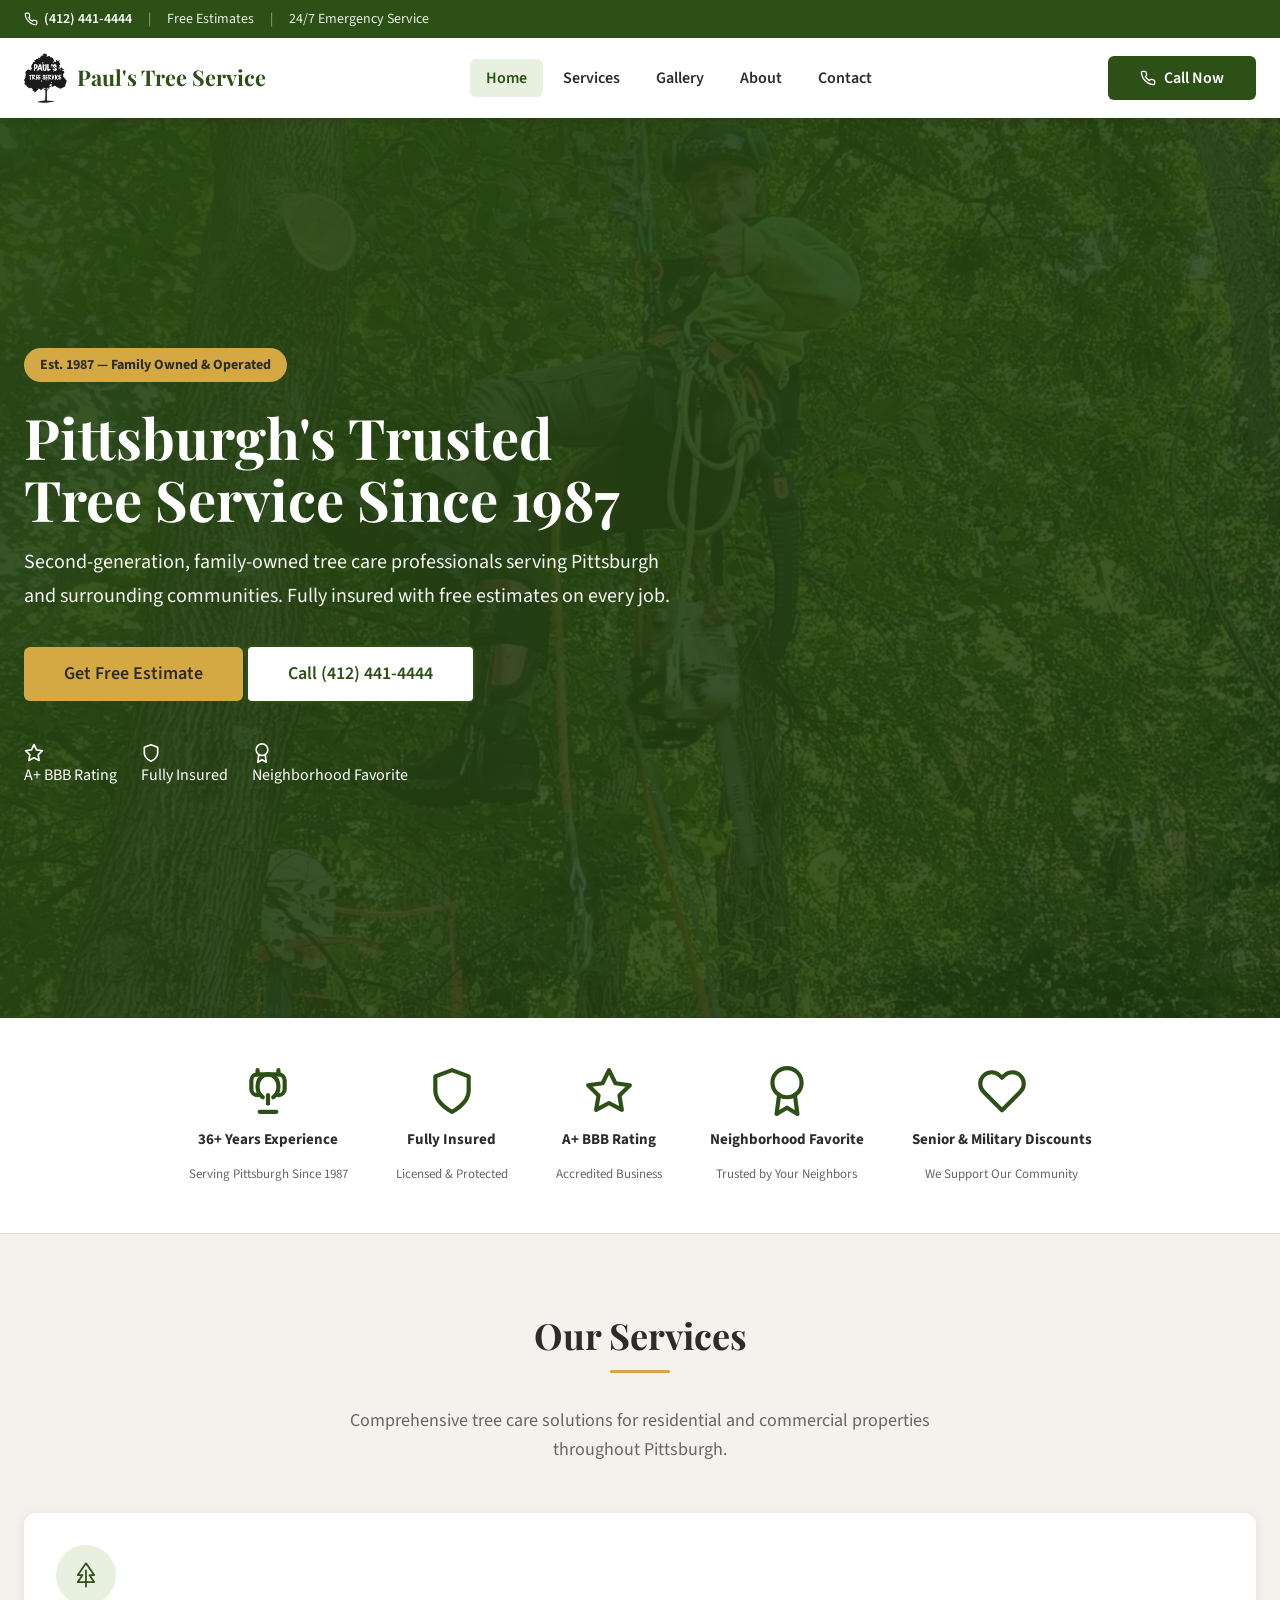
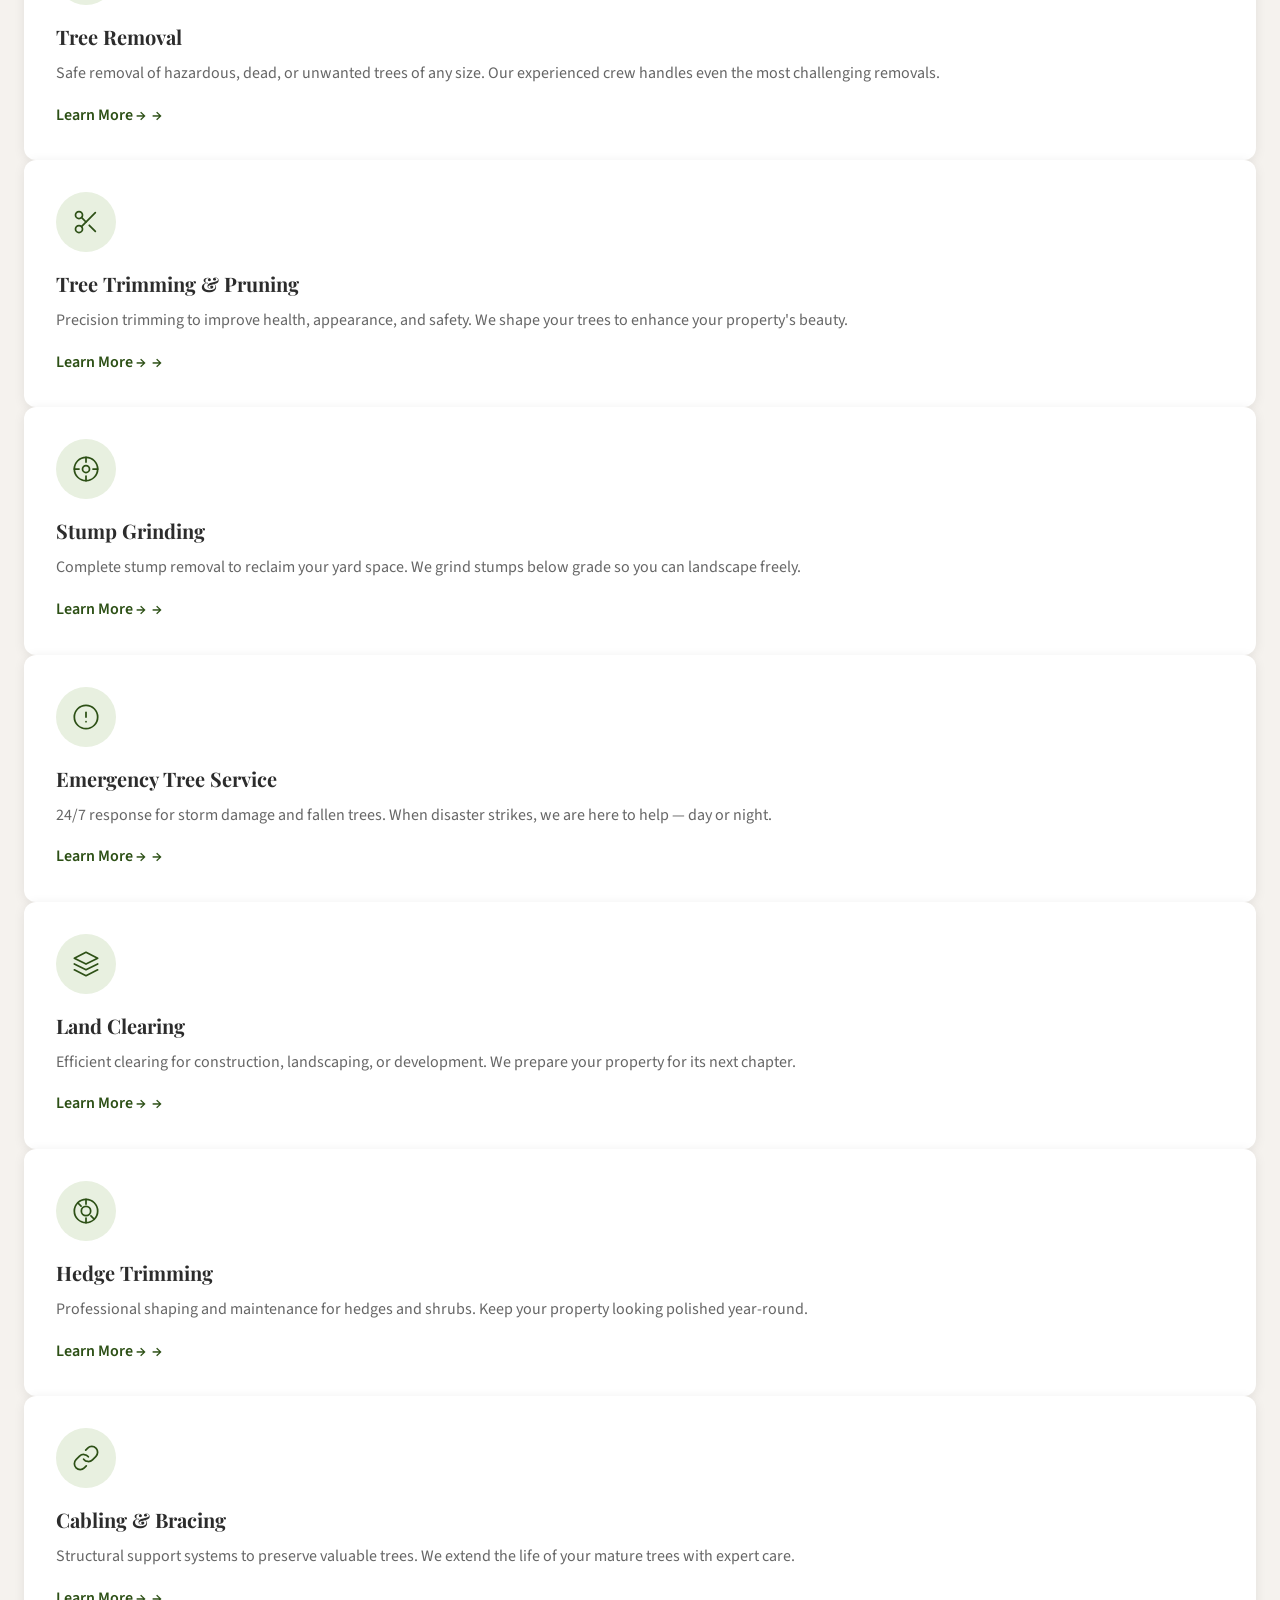
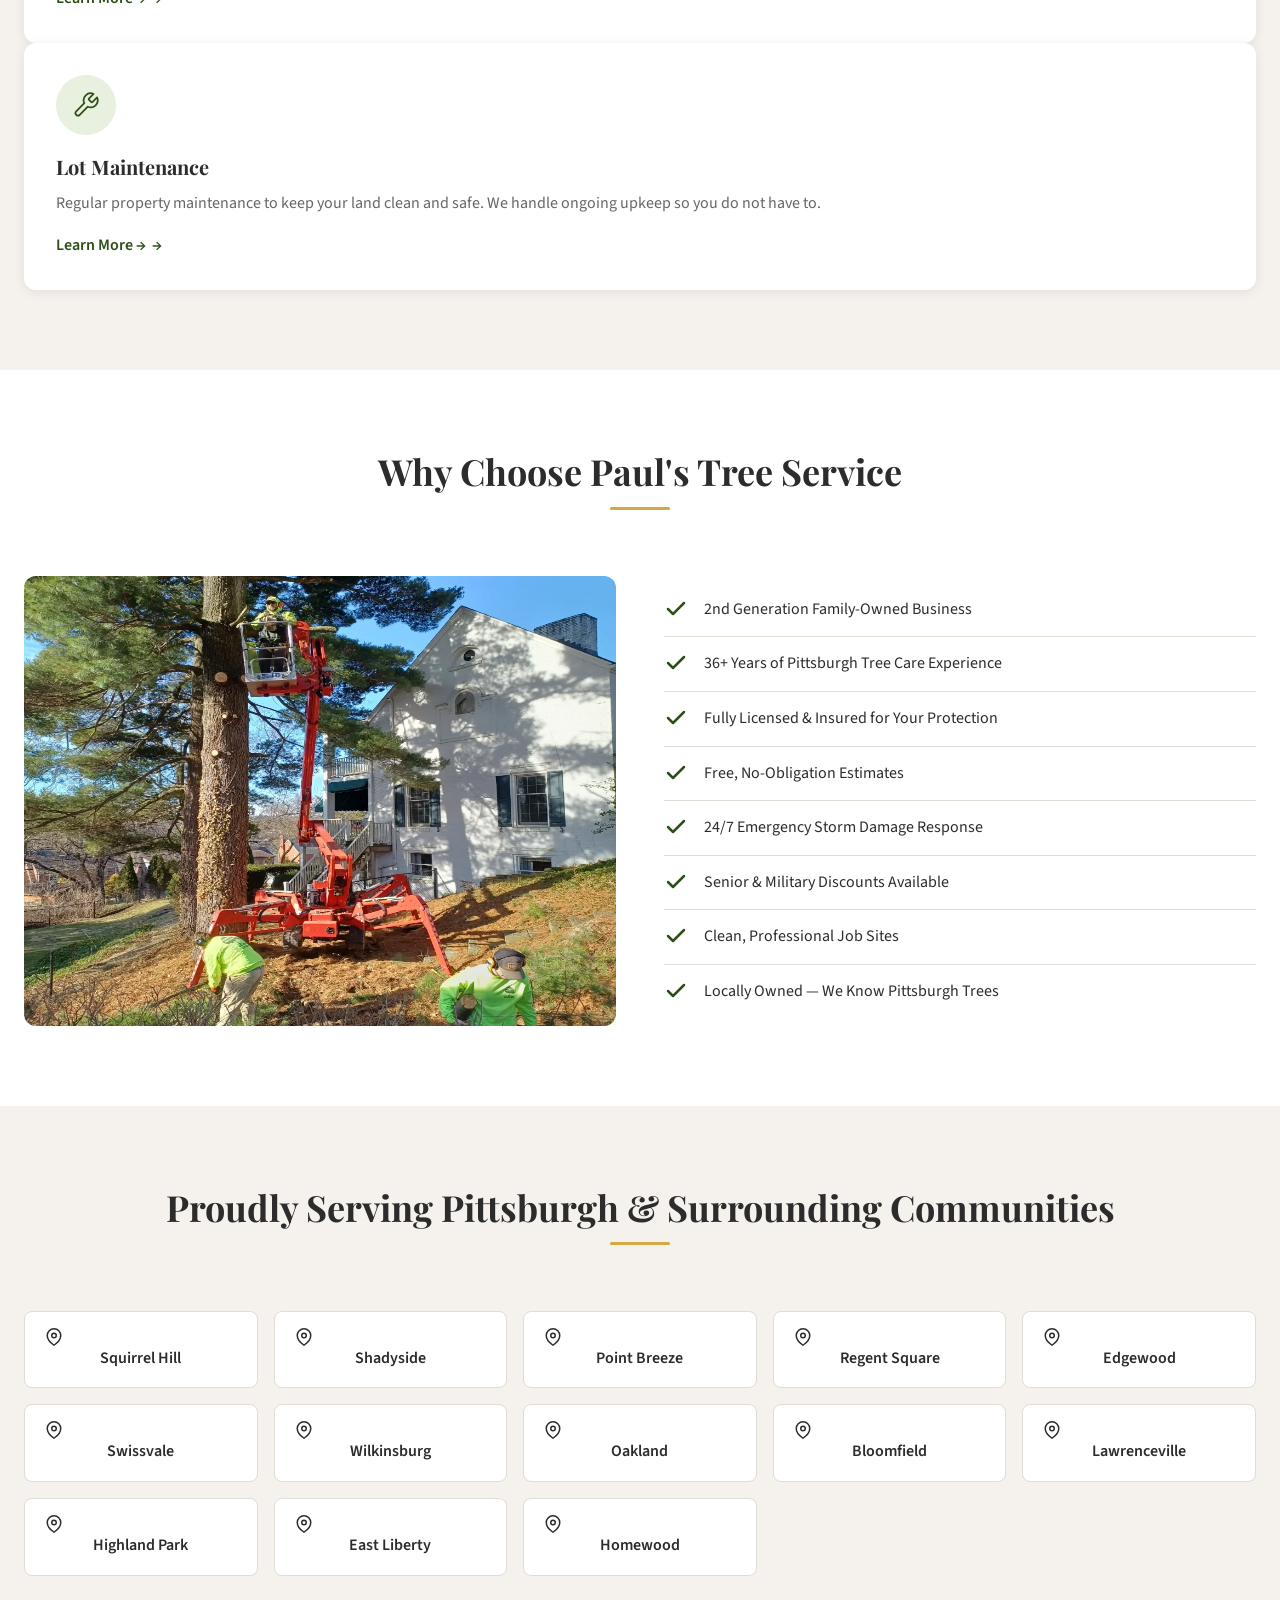
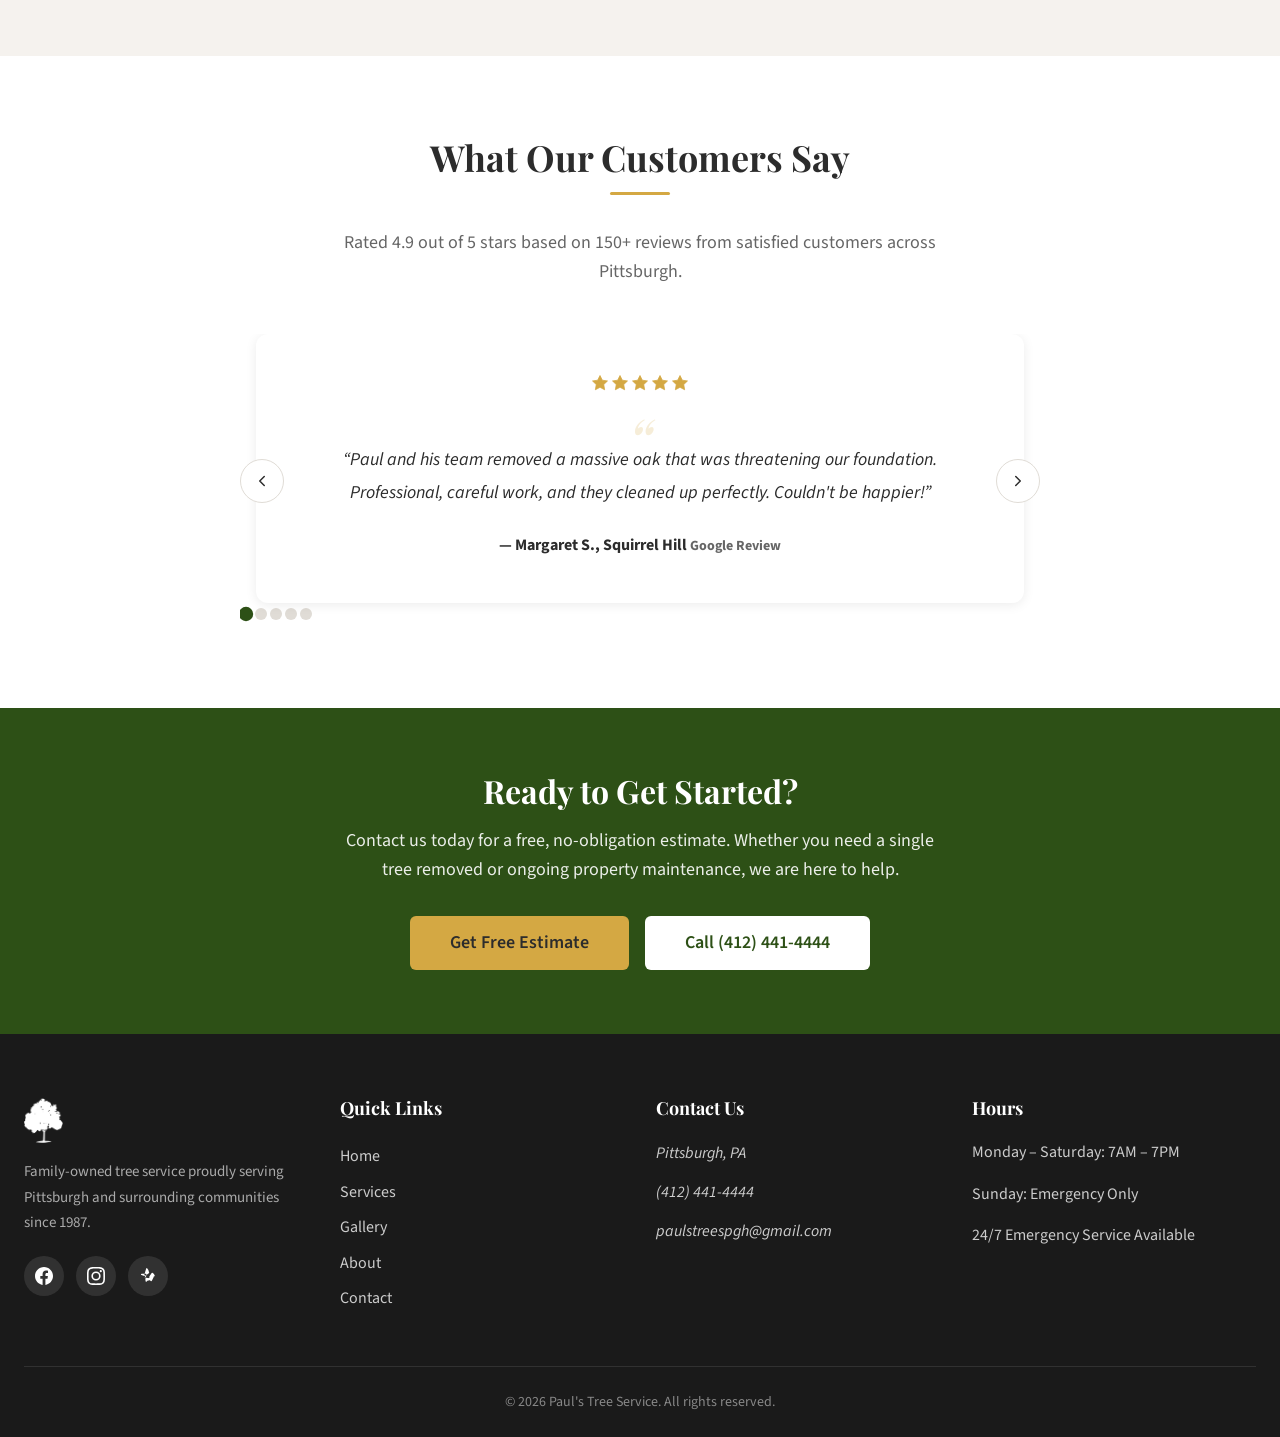
==== index.html @ ca4a407d "Initial commit - Paul's Tree Service website Co-Authored-By: Claude Opus 4.6 <noreply@anthropic.com>" ====
<!DOCTYPE html>
<html lang="en">
<head>
  <meta charset="UTF-8">
  <meta name="viewport" content="width=device-width, initial-scale=1.0">
  <title>Paul's Tree Service | Pittsburgh Tree Removal, Trimming &amp; Stump Grinding Since 1987</title>
  <meta name="description" content="Pittsburgh's trusted family-owned tree service since 1987. Expert tree removal, trimming, stump grinding &amp; emergency service. Fully insured, free estimates. Call (412) 441-4444.">

  <!-- Open Graph -->
  <meta property="og:title" content="Paul's Tree Service | Pittsburgh Tree Removal, Trimming &amp; Stump Grinding Since 1987">
  <meta property="og:description" content="Pittsburgh's trusted family-owned tree service since 1987. Expert tree removal, trimming, stump grinding &amp; emergency service. Fully insured, free estimates. Call (412) 441-4444.">
  <meta property="og:image" content="https://pauls-tree-service.com/images/og-image.jpg">
  <meta property="og:url" content="https://pauls-tree-service.com/">
  <meta property="og:type" content="website">
  <meta property="og:locale" content="en_US">

  <!-- Twitter Card -->
  <meta name="twitter:card" content="summary_large_image">
  <meta name="twitter:title" content="Paul's Tree Service | Pittsburgh Tree Removal, Trimming &amp; Stump Grinding Since 1987">
  <meta name="twitter:description" content="Pittsburgh's trusted family-owned tree service since 1987. Expert tree removal, trimming, stump grinding &amp; emergency service. Fully insured, free estimates. Call (412) 441-4444.">
  <meta name="twitter:image" content="https://pauls-tree-service.com/images/og-image.jpg">

  <!-- Geo Meta Tags -->
  <meta name="geo.region" content="US-PA">
  <meta name="geo.placename" content="Pittsburgh">
  <meta name="geo.position" content="40.4406;-79.9959">
  <meta name="ICBM" content="40.4406, -79.9959">

  <!-- Canonical -->
  <link rel="canonical" href="https://pauls-tree-service.com/">

  <!-- Preconnect to Google Fonts -->
  <link rel="preconnect" href="https://fonts.googleapis.com">
  <link rel="preconnect" href="https://fonts.gstatic.com" crossorigin>

  <!-- Google Fonts -->
  <link href="https://fonts.googleapis.com/css2?family=Playfair+Display:wght@400;700;900&family=Source+Sans+3:wght@300;400;600;700&display=swap" rel="stylesheet">

  <!-- Stylesheet -->
  <link rel="stylesheet" href="css/style.css">

  <!-- Favicons -->
  <link rel="icon" type="image/png" sizes="32x32" href="images/favicon-32x32.svg">
  <link rel="icon" type="image/png" sizes="16x16" href="images/favicon-16x16.svg">
  <link rel="apple-touch-icon" sizes="180x180" href="images/apple-touch-icon.svg">
  <link rel="manifest" href="site.webmanifest">

  <!-- Schema.org JSON-LD -->
  <script type="application/ld+json">
  {
    "@context": "https://schema.org",
    "@type": "TreeService",
    "name": "Paul's Tree Service",
    "url": "https://pauls-tree-service.com/",
    "telephone": "+14124414444",
    "email": "paulstreespgh@gmail.com",
    "foundingDate": "1987",
    "founder": {
      "@type": "Person",
      "name": "Paul Gregorius"
    },
    "address": {
      "@type": "PostalAddress",
      "addressLocality": "Pittsburgh",
      "addressRegion": "PA",
      "postalCode": "15217",
      "addressCountry": "US"
    },
    "geo": {
      "@type": "GeoCoordinates",
      "latitude": 40.4406,
      "longitude": -79.9959
    },
    "areaServed": [
      "Squirrel Hill",
      "Shadyside",
      "Point Breeze",
      "Regent Square",
      "Edgewood",
      "Swissvale",
      "Wilkinsburg",
      "Oakland",
      "Bloomfield",
      "Lawrenceville",
      "Highland Park",
      "East Liberty",
      "Homewood"
    ],
    "priceRange": "$$",
    "aggregateRating": {
      "@type": "AggregateRating",
      "ratingValue": "4.9",
      "bestRating": "5",
      "ratingCount": "150"
    },
    "openingHoursSpecification": [
      {
        "@type": "OpeningHoursSpecification",
        "dayOfWeek": ["Monday", "Tuesday", "Wednesday", "Thursday", "Friday", "Saturday"],
        "opens": "07:00",
        "closes": "19:00"
      }
    ],
    "sameAs": [
      "https://www.facebook.com/PaulGregorius86/",
      "https://www.instagram.com/paulstreespgh",
      "https://www.yelp.com/biz/pauls-tree-service-no-title",
      "https://www.bbb.org/us/pa/pittsburgh/profile/tree-service/pauls-tree-service-0141-11001605",
      "https://www.angi.com/companylist/us/pa/pittsburgh/paul%27s-tree-service-reviews-6303012.htm"
    ],
    "hasOfferCatalog": {
      "@type": "OfferCatalog",
      "name": "Tree Care Services",
      "itemListElement": [
        {
          "@type": "Offer",
          "itemOffered": {
            "@type": "Service",
            "name": "Tree Removal",
            "description": "Safe removal of hazardous, dead, or unwanted trees of any size"
          }
        },
        {
          "@type": "Offer",
          "itemOffered": {
            "@type": "Service",
            "name": "Tree Trimming & Pruning",
            "description": "Precision trimming to improve health, appearance, and safety"
          }
        },
        {
          "@type": "Offer",
          "itemOffered": {
            "@type": "Service",
            "name": "Stump Grinding",
            "description": "Complete stump removal to reclaim your yard space"
          }
        },
        {
          "@type": "Offer",
          "itemOffered": {
            "@type": "Service",
            "name": "Emergency Tree Service",
            "description": "24/7 response for storm damage and fallen trees"
          }
        },
        {
          "@type": "Offer",
          "itemOffered": {
            "@type": "Service",
            "name": "Land Clearing",
            "description": "Efficient clearing for construction, landscaping, or development"
          }
        },
        {
          "@type": "Offer",
          "itemOffered": {
            "@type": "Service",
            "name": "Hedge Trimming",
            "description": "Professional shaping and maintenance for hedges and shrubs"
          }
        },
        {
          "@type": "Offer",
          "itemOffered": {
            "@type": "Service",
            "name": "Cabling & Bracing",
            "description": "Structural support systems to preserve valuable trees"
          }
        },
        {
          "@type": "Offer",
          "itemOffered": {
            "@type": "Service",
            "name": "Lot Maintenance",
            "description": "Regular property maintenance to keep your land clean and safe"
          }
        }
      ]
    }
  }
  </script>
</head>
<body>

  <!-- Skip Navigation -->
  <a href="#main" class="skip-link">Skip to main content</a>

  <!-- Top Bar -->
  <div class="top-bar">
    <div class="container">
      <div class="top-bar__left">
        <a href="tel:+14124414444" class="top-bar__phone">
          <svg xmlns="http://www.w3.org/2000/svg" width="16" height="16" viewBox="0 0 24 24" fill="none" stroke="currentColor" stroke-width="2" stroke-linecap="round" stroke-linejoin="round"><path d="M22 16.92v3a2 2 0 0 1-2.18 2 19.79 19.79 0 0 1-8.63-3.07 19.5 19.5 0 0 1-6-6 19.79 19.79 0 0 1-3.07-8.67A2 2 0 0 1 4.11 2h3a2 2 0 0 1 2 1.72 12.84 12.84 0 0 0 .7 2.81 2 2 0 0 1-.45 2.11L8.09 9.91a16 16 0 0 0 6 6l1.27-1.27a2 2 0 0 1 2.11-.45 12.84 12.84 0 0 0 2.81.7A2 2 0 0 1 22 16.92z"/></svg>
          (412) 441-4444
        </a>
        <span class="top-bar__divider">|</span>
        <span class="top-bar__text">Free Estimates</span>
        <span class="top-bar__divider">|</span>
        <span class="top-bar__text">24/7 Emergency Service</span>
      </div>
    </div>
  </div>

  <!-- Header -->
  <header class="header" id="header">
    <div class="container">
      <a href="index.html" class="header__logo">
        <img src="images/logo.png" alt="Paul's Tree Service" width="180" height="60">
        <span class="header__logo-text">Paul's Tree Service</span>
      </a>
      <nav class="header__nav" id="nav" aria-label="Main navigation">
        <ul class="header__nav-list">
          <li><a href="index.html" class="header__nav-link header__nav-link--active">Home</a></li>
          <li><a href="services.html" class="header__nav-link">Services</a></li>
          <li><a href="gallery.html" class="header__nav-link">Gallery</a></li>
          <li><a href="about.html" class="header__nav-link">About</a></li>
          <li><a href="contact.html" class="header__nav-link">Contact</a></li>
        </ul>
      </nav>
      <a href="tel:+14124414444" class="btn btn--primary header__cta">
        <svg xmlns="http://www.w3.org/2000/svg" width="18" height="18" viewBox="0 0 24 24" fill="none" stroke="currentColor" stroke-width="2" stroke-linecap="round" stroke-linejoin="round"><path d="M22 16.92v3a2 2 0 0 1-2.18 2 19.79 19.79 0 0 1-8.63-3.07 19.5 19.5 0 0 1-6-6 19.79 19.79 0 0 1-3.07-8.67A2 2 0 0 1 4.11 2h3a2 2 0 0 1 2 1.72 12.84 12.84 0 0 0 .7 2.81 2 2 0 0 1-.45 2.11L8.09 9.91a16 16 0 0 0 6 6l1.27-1.27a2 2 0 0 1 2.11-.45 12.84 12.84 0 0 0 2.81.7A2 2 0 0 1 22 16.92z"/></svg>
        Call Now
      </a>
      <button class="header__menu-toggle" id="menu-toggle" aria-label="Toggle navigation menu" aria-expanded="false">
        <span class="header__menu-icon"></span>
      </button>
    </div>
  </header>

  <!-- Main Content -->
  <main id="main">

    <!-- Hero Section -->
    <section class="hero">
      <div class="hero__bg" style="background-image: url('images/hero-tree-service.jpg')"></div>
      <div class="hero__overlay"></div>
      <div class="hero__content">
        <div class="container">
          <span class="hero__badge">Est. 1987 &mdash; Family Owned &amp; Operated</span>
          <h1 class="hero__title">Pittsburgh's Trusted Tree Service Since 1987</h1>
          <p class="hero__subtitle">Second-generation, family-owned tree care professionals serving Pittsburgh and surrounding communities. Fully insured with free estimates on every job.</p>
          <div class="hero__actions">
            <a href="contact.html" class="btn btn--accent btn--large">Get Free Estimate</a>
            <a href="tel:+14124414444" class="btn btn--secondary btn--large btn--white">Call (412) 441-4444</a>
          </div>
          <div class="hero__badges">
            <div class="hero__badges-item">
              <svg xmlns="http://www.w3.org/2000/svg" width="20" height="20" viewBox="0 0 24 24" fill="none" stroke="currentColor" stroke-width="2" stroke-linecap="round" stroke-linejoin="round"><path d="M12 2l3.09 6.26L22 9.27l-5 4.87 1.18 6.88L12 17.77l-6.18 3.25L7 14.14 2 9.27l6.91-1.01L12 2z"/></svg>
              <span>A+ BBB Rating</span>
            </div>
            <div class="hero__badges-item">
              <svg xmlns="http://www.w3.org/2000/svg" width="20" height="20" viewBox="0 0 24 24" fill="none" stroke="currentColor" stroke-width="2" stroke-linecap="round" stroke-linejoin="round"><path d="M12 22s8-4 8-10V5l-8-3-8 3v7c0 6 8 10 8 10z"/></svg>
              <span>Fully Insured</span>
            </div>
            <div class="hero__badges-item">
              <svg xmlns="http://www.w3.org/2000/svg" width="20" height="20" viewBox="0 0 24 24" fill="none" stroke="currentColor" stroke-width="2" stroke-linecap="round" stroke-linejoin="round"><circle cx="12" cy="8" r="7"/><polyline points="8.21 13.89 7 23 12 20 17 23 15.79 13.88"/></svg>
              <span>Neighborhood Favorite</span>
            </div>
          </div>
        </div>
      </div>
    </section>

    <!-- Trust Bar -->
    <section class="trust-bar">
      <div class="container">
        <div class="trust-bar__grid">
          <div class="trust-bar__item">
            <svg xmlns="http://www.w3.org/2000/svg" width="32" height="32" viewBox="0 0 24 24" fill="none" stroke="currentColor" stroke-width="2" stroke-linecap="round" stroke-linejoin="round" class="trust-bar__icon"><path d="M17 14c1.66 0 3-1.34 3-3V7c0-1.66-1.34-3-3-3H7C5.34 4 4 5.34 4 7v4c0 1.66 1.34 3 3 3"/><path d="M12 14v4"/><path d="M8 22h8"/><path d="M12 18h0"/><path d="M7 4V2"/><path d="M17 4V2"/><path d="M12 4c-3 0-5 2.5-5 6 0 2 1 4 2.5 5"/><path d="M12 4c3 0 5 2.5 5 6 0 2-1 4-2.5 5"/></svg>
            <span class="trust-bar__label">36+ Years Experience</span>
            <span class="trust-bar__sublabel">Serving Pittsburgh Since 1987</span>
          </div>
          <div class="trust-bar__item">
            <svg xmlns="http://www.w3.org/2000/svg" width="32" height="32" viewBox="0 0 24 24" fill="none" stroke="currentColor" stroke-width="2" stroke-linecap="round" stroke-linejoin="round" class="trust-bar__icon"><path d="M12 22s8-4 8-10V5l-8-3-8 3v7c0 6 8 10 8 10z"/></svg>
            <span class="trust-bar__label">Fully Insured</span>
            <span class="trust-bar__sublabel">Licensed &amp; Protected</span>
          </div>
          <div class="trust-bar__item">
            <svg xmlns="http://www.w3.org/2000/svg" width="32" height="32" viewBox="0 0 24 24" fill="none" stroke="currentColor" stroke-width="2" stroke-linecap="round" stroke-linejoin="round" class="trust-bar__icon"><path d="M12 2l3.09 6.26L22 9.27l-5 4.87 1.18 6.88L12 17.77l-6.18 3.25L7 14.14 2 9.27l6.91-1.01L12 2z"/></svg>
            <span class="trust-bar__label">A+ BBB Rating</span>
            <span class="trust-bar__sublabel">Accredited Business</span>
          </div>
          <div class="trust-bar__item">
            <svg xmlns="http://www.w3.org/2000/svg" width="32" height="32" viewBox="0 0 24 24" fill="none" stroke="currentColor" stroke-width="2" stroke-linecap="round" stroke-linejoin="round" class="trust-bar__icon"><circle cx="12" cy="8" r="7"/><polyline points="8.21 13.89 7 23 12 20 17 23 15.79 13.88"/></svg>
            <span class="trust-bar__label">Neighborhood Favorite</span>
            <span class="trust-bar__sublabel">Trusted by Your Neighbors</span>
          </div>
          <div class="trust-bar__item">
            <svg xmlns="http://www.w3.org/2000/svg" width="32" height="32" viewBox="0 0 24 24" fill="none" stroke="currentColor" stroke-width="2" stroke-linecap="round" stroke-linejoin="round" class="trust-bar__icon"><path d="M20.84 4.61a5.5 5.5 0 0 0-7.78 0L12 5.67l-1.06-1.06a5.5 5.5 0 0 0-7.78 7.78l1.06 1.06L12 21.23l7.78-7.78 1.06-1.06a5.5 5.5 0 0 0 0-7.78z"/></svg>
            <span class="trust-bar__label">Senior &amp; Military Discounts</span>
            <span class="trust-bar__sublabel">We Support Our Community</span>
          </div>
        </div>
      </div>
    </section>

    <!-- Services Overview -->
    <section class="section" id="services">
      <div class="container">
        <div class="section__header">
          <h2 class="section__title">Our Services</h2>
          <p class="section__subtitle">Comprehensive tree care solutions for residential and commercial properties throughout Pittsburgh.</p>
        </div>
        <div class="card-grid">

          <!-- Tree Removal -->
          <div class="card">
            <div class="card__icon">
              <svg xmlns="http://www.w3.org/2000/svg" width="40" height="40" viewBox="0 0 24 24" fill="none" stroke="currentColor" stroke-width="1.5" stroke-linecap="round" stroke-linejoin="round"><path d="M12 22V8"/><path d="M5 12l7-10 7 10h-4l4 6H5l4-6H5z"/></svg>
            </div>
            <h3 class="card__title">Tree Removal</h3>
            <p class="card__text">Safe removal of hazardous, dead, or unwanted trees of any size. Our experienced crew handles even the most challenging removals.</p>
            <a href="services.html#tree-removal" class="card__link">Learn More &rarr;</a>
          </div>

          <!-- Tree Trimming & Pruning -->
          <div class="card">
            <div class="card__icon">
              <svg xmlns="http://www.w3.org/2000/svg" width="40" height="40" viewBox="0 0 24 24" fill="none" stroke="currentColor" stroke-width="1.5" stroke-linecap="round" stroke-linejoin="round"><circle cx="6" cy="6" r="3"/><path d="M8.12 8.12L12 12"/><path d="M20 4L8.12 15.88"/><circle cx="6" cy="18" r="3"/><path d="M14.8 14.8L20 20"/></svg>
            </div>
            <h3 class="card__title">Tree Trimming &amp; Pruning</h3>
            <p class="card__text">Precision trimming to improve health, appearance, and safety. We shape your trees to enhance your property's beauty.</p>
            <a href="services.html#tree-trimming" class="card__link">Learn More &rarr;</a>
          </div>

          <!-- Stump Grinding -->
          <div class="card">
            <div class="card__icon">
              <svg xmlns="http://www.w3.org/2000/svg" width="40" height="40" viewBox="0 0 24 24" fill="none" stroke="currentColor" stroke-width="1.5" stroke-linecap="round" stroke-linejoin="round"><circle cx="12" cy="12" r="10"/><circle cx="12" cy="12" r="3"/><line x1="12" y1="2" x2="12" y2="6"/><line x1="12" y1="18" x2="12" y2="22"/><line x1="2" y1="12" x2="6" y2="12"/><line x1="18" y1="12" x2="22" y2="12"/></svg>
            </div>
            <h3 class="card__title">Stump Grinding</h3>
            <p class="card__text">Complete stump removal to reclaim your yard space. We grind stumps below grade so you can landscape freely.</p>
            <a href="services.html#stump-grinding" class="card__link">Learn More &rarr;</a>
          </div>

          <!-- Emergency Tree Service -->
          <div class="card">
            <div class="card__icon">
              <svg xmlns="http://www.w3.org/2000/svg" width="40" height="40" viewBox="0 0 24 24" fill="none" stroke="currentColor" stroke-width="1.5" stroke-linecap="round" stroke-linejoin="round"><circle cx="12" cy="12" r="10"/><line x1="12" y1="8" x2="12" y2="12"/><line x1="12" y1="16" x2="12.01" y2="16"/></svg>
            </div>
            <h3 class="card__title">Emergency Tree Service</h3>
            <p class="card__text">24/7 response for storm damage and fallen trees. When disaster strikes, we are here to help — day or night.</p>
            <a href="services.html#emergency-service" class="card__link">Learn More &rarr;</a>
          </div>

          <!-- Land Clearing -->
          <div class="card">
            <div class="card__icon">
              <svg xmlns="http://www.w3.org/2000/svg" width="40" height="40" viewBox="0 0 24 24" fill="none" stroke="currentColor" stroke-width="1.5" stroke-linecap="round" stroke-linejoin="round"><polygon points="12 2 2 7 12 12 22 7 12 2"/><polyline points="2 17 12 22 22 17"/><polyline points="2 12 12 17 22 12"/></svg>
            </div>
            <h3 class="card__title">Land Clearing</h3>
            <p class="card__text">Efficient clearing for construction, landscaping, or development. We prepare your property for its next chapter.</p>
            <a href="services.html#land-clearing" class="card__link">Learn More &rarr;</a>
          </div>

          <!-- Hedge Trimming -->
          <div class="card">
            <div class="card__icon">
              <svg xmlns="http://www.w3.org/2000/svg" width="40" height="40" viewBox="0 0 24 24" fill="none" stroke="currentColor" stroke-width="1.5" stroke-linecap="round" stroke-linejoin="round"><path d="M12 2a10 10 0 0 1 0 20 10 10 0 0 1 0-20z"/><path d="M12 8c-2.2 0-4 1.8-4 4s1.8 4 4 4 4-1.8 4-4-1.8-4-4-4z"/><path d="M12 2v4"/><path d="M12 18v4"/><path d="M4.93 4.93l2.83 2.83"/><path d="M16.24 16.24l2.83 2.83"/></svg>
            </div>
            <h3 class="card__title">Hedge Trimming</h3>
            <p class="card__text">Professional shaping and maintenance for hedges and shrubs. Keep your property looking polished year-round.</p>
            <a href="services.html#hedge-trimming" class="card__link">Learn More &rarr;</a>
          </div>

          <!-- Cabling & Bracing -->
          <div class="card">
            <div class="card__icon">
              <svg xmlns="http://www.w3.org/2000/svg" width="40" height="40" viewBox="0 0 24 24" fill="none" stroke="currentColor" stroke-width="1.5" stroke-linecap="round" stroke-linejoin="round"><path d="M10 13a5 5 0 0 0 7.54.54l3-3a5 5 0 0 0-7.07-7.07l-1.72 1.71"/><path d="M14 11a5 5 0 0 0-7.54-.54l-3 3a5 5 0 0 0 7.07 7.07l1.71-1.71"/></svg>
            </div>
            <h3 class="card__title">Cabling &amp; Bracing</h3>
            <p class="card__text">Structural support systems to preserve valuable trees. We extend the life of your mature trees with expert care.</p>
            <a href="services.html#cabling-bracing" class="card__link">Learn More &rarr;</a>
          </div>

          <!-- Lot Maintenance -->
          <div class="card">
            <div class="card__icon">
              <svg xmlns="http://www.w3.org/2000/svg" width="40" height="40" viewBox="0 0 24 24" fill="none" stroke="currentColor" stroke-width="1.5" stroke-linecap="round" stroke-linejoin="round"><path d="M14.7 6.3a1 1 0 0 0 0 1.4l1.6 1.6a1 1 0 0 0 1.4 0l3.77-3.77a6 6 0 0 1-7.94 7.94l-6.91 6.91a2.12 2.12 0 0 1-3-3l6.91-6.91a6 6 0 0 1 7.94-7.94l-3.76 3.76z"/></svg>
            </div>
            <h3 class="card__title">Lot Maintenance</h3>
            <p class="card__text">Regular property maintenance to keep your land clean and safe. We handle ongoing upkeep so you do not have to.</p>
            <a href="services.html#lot-maintenance" class="card__link">Learn More &rarr;</a>
          </div>

        </div>
      </div>
    </section>

    <!-- Why Choose Us -->
    <section class="section section--alt" id="why-choose-us">
      <div class="container">
        <div class="section__header">
          <h2 class="section__title">Why Choose Paul's Tree Service</h2>
        </div>
        <div class="why-us">
          <div class="why-us__image">
            <img src="images/services/tree-team.jpg" alt="Paul's Tree Service crew working on a tree removal job in Pittsburgh" width="600" height="450" loading="lazy">
          </div>
          <div class="why-us__content">
            <ul class="why-us__list">
              <li class="why-us__list-item">
                <svg xmlns="http://www.w3.org/2000/svg" width="24" height="24" viewBox="0 0 24 24" fill="none" stroke="#2D5016" stroke-width="2.5" stroke-linecap="round" stroke-linejoin="round"><polyline points="20 6 9 17 4 12"/></svg>
                <span>2nd Generation Family-Owned Business</span>
              </li>
              <li class="why-us__list-item">
                <svg xmlns="http://www.w3.org/2000/svg" width="24" height="24" viewBox="0 0 24 24" fill="none" stroke="#2D5016" stroke-width="2.5" stroke-linecap="round" stroke-linejoin="round"><polyline points="20 6 9 17 4 12"/></svg>
                <span>36+ Years of Pittsburgh Tree Care Experience</span>
              </li>
              <li class="why-us__list-item">
                <svg xmlns="http://www.w3.org/2000/svg" width="24" height="24" viewBox="0 0 24 24" fill="none" stroke="#2D5016" stroke-width="2.5" stroke-linecap="round" stroke-linejoin="round"><polyline points="20 6 9 17 4 12"/></svg>
                <span>Fully Licensed &amp; Insured for Your Protection</span>
              </li>
              <li class="why-us__list-item">
                <svg xmlns="http://www.w3.org/2000/svg" width="24" height="24" viewBox="0 0 24 24" fill="none" stroke="#2D5016" stroke-width="2.5" stroke-linecap="round" stroke-linejoin="round"><polyline points="20 6 9 17 4 12"/></svg>
                <span>Free, No-Obligation Estimates</span>
              </li>
              <li class="why-us__list-item">
                <svg xmlns="http://www.w3.org/2000/svg" width="24" height="24" viewBox="0 0 24 24" fill="none" stroke="#2D5016" stroke-width="2.5" stroke-linecap="round" stroke-linejoin="round"><polyline points="20 6 9 17 4 12"/></svg>
                <span>24/7 Emergency Storm Damage Response</span>
              </li>
              <li class="why-us__list-item">
                <svg xmlns="http://www.w3.org/2000/svg" width="24" height="24" viewBox="0 0 24 24" fill="none" stroke="#2D5016" stroke-width="2.5" stroke-linecap="round" stroke-linejoin="round"><polyline points="20 6 9 17 4 12"/></svg>
                <span>Senior &amp; Military Discounts Available</span>
              </li>
              <li class="why-us__list-item">
                <svg xmlns="http://www.w3.org/2000/svg" width="24" height="24" viewBox="0 0 24 24" fill="none" stroke="#2D5016" stroke-width="2.5" stroke-linecap="round" stroke-linejoin="round"><polyline points="20 6 9 17 4 12"/></svg>
                <span>Clean, Professional Job Sites</span>
              </li>
              <li class="why-us__list-item">
                <svg xmlns="http://www.w3.org/2000/svg" width="24" height="24" viewBox="0 0 24 24" fill="none" stroke="#2D5016" stroke-width="2.5" stroke-linecap="round" stroke-linejoin="round"><polyline points="20 6 9 17 4 12"/></svg>
                <span>Locally Owned &mdash; We Know Pittsburgh Trees</span>
              </li>
            </ul>
          </div>
        </div>
      </div>
    </section>

    <!-- Service Areas -->
    <section class="section" id="service-areas">
      <div class="container">
        <div class="section__header">
          <h2 class="section__title">Proudly Serving Pittsburgh &amp; Surrounding Communities</h2>
        </div>
        <div class="areas-grid">
          <div class="areas-grid__item">
            <svg xmlns="http://www.w3.org/2000/svg" width="18" height="18" viewBox="0 0 24 24" fill="none" stroke="currentColor" stroke-width="2" stroke-linecap="round" stroke-linejoin="round"><path d="M21 10c0 7-9 13-9 13s-9-6-9-13a9 9 0 0 1 18 0z"/><circle cx="12" cy="10" r="3"/></svg>
            <span>Squirrel Hill</span>
          </div>
          <div class="areas-grid__item">
            <svg xmlns="http://www.w3.org/2000/svg" width="18" height="18" viewBox="0 0 24 24" fill="none" stroke="currentColor" stroke-width="2" stroke-linecap="round" stroke-linejoin="round"><path d="M21 10c0 7-9 13-9 13s-9-6-9-13a9 9 0 0 1 18 0z"/><circle cx="12" cy="10" r="3"/></svg>
            <span>Shadyside</span>
          </div>
          <div class="areas-grid__item">
            <svg xmlns="http://www.w3.org/2000/svg" width="18" height="18" viewBox="0 0 24 24" fill="none" stroke="currentColor" stroke-width="2" stroke-linecap="round" stroke-linejoin="round"><path d="M21 10c0 7-9 13-9 13s-9-6-9-13a9 9 0 0 1 18 0z"/><circle cx="12" cy="10" r="3"/></svg>
            <span>Point Breeze</span>
          </div>
          <div class="areas-grid__item">
            <svg xmlns="http://www.w3.org/2000/svg" width="18" height="18" viewBox="0 0 24 24" fill="none" stroke="currentColor" stroke-width="2" stroke-linecap="round" stroke-linejoin="round"><path d="M21 10c0 7-9 13-9 13s-9-6-9-13a9 9 0 0 1 18 0z"/><circle cx="12" cy="10" r="3"/></svg>
            <span>Regent Square</span>
          </div>
          <div class="areas-grid__item">
            <svg xmlns="http://www.w3.org/2000/svg" width="18" height="18" viewBox="0 0 24 24" fill="none" stroke="currentColor" stroke-width="2" stroke-linecap="round" stroke-linejoin="round"><path d="M21 10c0 7-9 13-9 13s-9-6-9-13a9 9 0 0 1 18 0z"/><circle cx="12" cy="10" r="3"/></svg>
            <span>Edgewood</span>
          </div>
          <div class="areas-grid__item">
            <svg xmlns="http://www.w3.org/2000/svg" width="18" height="18" viewBox="0 0 24 24" fill="none" stroke="currentColor" stroke-width="2" stroke-linecap="round" stroke-linejoin="round"><path d="M21 10c0 7-9 13-9 13s-9-6-9-13a9 9 0 0 1 18 0z"/><circle cx="12" cy="10" r="3"/></svg>
            <span>Swissvale</span>
          </div>
          <div class="areas-grid__item">
            <svg xmlns="http://www.w3.org/2000/svg" width="18" height="18" viewBox="0 0 24 24" fill="none" stroke="currentColor" stroke-width="2" stroke-linecap="round" stroke-linejoin="round"><path d="M21 10c0 7-9 13-9 13s-9-6-9-13a9 9 0 0 1 18 0z"/><circle cx="12" cy="10" r="3"/></svg>
            <span>Wilkinsburg</span>
          </div>
          <div class="areas-grid__item">
            <svg xmlns="http://www.w3.org/2000/svg" width="18" height="18" viewBox="0 0 24 24" fill="none" stroke="currentColor" stroke-width="2" stroke-linecap="round" stroke-linejoin="round"><path d="M21 10c0 7-9 13-9 13s-9-6-9-13a9 9 0 0 1 18 0z"/><circle cx="12" cy="10" r="3"/></svg>
            <span>Oakland</span>
          </div>
          <div class="areas-grid__item">
            <svg xmlns="http://www.w3.org/2000/svg" width="18" height="18" viewBox="0 0 24 24" fill="none" stroke="currentColor" stroke-width="2" stroke-linecap="round" stroke-linejoin="round"><path d="M21 10c0 7-9 13-9 13s-9-6-9-13a9 9 0 0 1 18 0z"/><circle cx="12" cy="10" r="3"/></svg>
            <span>Bloomfield</span>
          </div>
          <div class="areas-grid__item">
            <svg xmlns="http://www.w3.org/2000/svg" width="18" height="18" viewBox="0 0 24 24" fill="none" stroke="currentColor" stroke-width="2" stroke-linecap="round" stroke-linejoin="round"><path d="M21 10c0 7-9 13-9 13s-9-6-9-13a9 9 0 0 1 18 0z"/><circle cx="12" cy="10" r="3"/></svg>
            <span>Lawrenceville</span>
          </div>
          <div class="areas-grid__item">
            <svg xmlns="http://www.w3.org/2000/svg" width="18" height="18" viewBox="0 0 24 24" fill="none" stroke="currentColor" stroke-width="2" stroke-linecap="round" stroke-linejoin="round"><path d="M21 10c0 7-9 13-9 13s-9-6-9-13a9 9 0 0 1 18 0z"/><circle cx="12" cy="10" r="3"/></svg>
            <span>Highland Park</span>
          </div>
          <div class="areas-grid__item">
            <svg xmlns="http://www.w3.org/2000/svg" width="18" height="18" viewBox="0 0 24 24" fill="none" stroke="currentColor" stroke-width="2" stroke-linecap="round" stroke-linejoin="round"><path d="M21 10c0 7-9 13-9 13s-9-6-9-13a9 9 0 0 1 18 0z"/><circle cx="12" cy="10" r="3"/></svg>
            <span>East Liberty</span>
          </div>
          <div class="areas-grid__item">
            <svg xmlns="http://www.w3.org/2000/svg" width="18" height="18" viewBox="0 0 24 24" fill="none" stroke="currentColor" stroke-width="2" stroke-linecap="round" stroke-linejoin="round"><path d="M21 10c0 7-9 13-9 13s-9-6-9-13a9 9 0 0 1 18 0z"/><circle cx="12" cy="10" r="3"/></svg>
            <span>Homewood</span>
          </div>
        </div>
      </div>
    </section>

    <!-- Testimonials -->
    <section class="section section--alt" id="testimonials">
      <div class="container">
        <div class="section__header">
          <h2 class="section__title">What Our Customers Say</h2>
          <p class="section__subtitle">Rated 4.9 out of 5 stars based on 150+ reviews from satisfied customers across Pittsburgh.</p>
        </div>
        <div class="testimonials-carousel" aria-label="Customer testimonials">
          <div class="testimonials-carousel__track">

            <!-- Testimonial 1 -->
            <div class="testimonials-carousel__slide">
              <div class="testimonial-card">
                <div class="testimonial-card__stars">
                  <svg xmlns="http://www.w3.org/2000/svg" width="18" height="18" viewBox="0 0 24 24" fill="#D4A843" stroke="#D4A843" stroke-width="1"><path d="M12 2l3.09 6.26L22 9.27l-5 4.87 1.18 6.88L12 17.77l-6.18 3.25L7 14.14 2 9.27l6.91-1.01L12 2z"/></svg>
                  <svg xmlns="http://www.w3.org/2000/svg" width="18" height="18" viewBox="0 0 24 24" fill="#D4A843" stroke="#D4A843" stroke-width="1"><path d="M12 2l3.09 6.26L22 9.27l-5 4.87 1.18 6.88L12 17.77l-6.18 3.25L7 14.14 2 9.27l6.91-1.01L12 2z"/></svg>
                  <svg xmlns="http://www.w3.org/2000/svg" width="18" height="18" viewBox="0 0 24 24" fill="#D4A843" stroke="#D4A843" stroke-width="1"><path d="M12 2l3.09 6.26L22 9.27l-5 4.87 1.18 6.88L12 17.77l-6.18 3.25L7 14.14 2 9.27l6.91-1.01L12 2z"/></svg>
                  <svg xmlns="http://www.w3.org/2000/svg" width="18" height="18" viewBox="0 0 24 24" fill="#D4A843" stroke="#D4A843" stroke-width="1"><path d="M12 2l3.09 6.26L22 9.27l-5 4.87 1.18 6.88L12 17.77l-6.18 3.25L7 14.14 2 9.27l6.91-1.01L12 2z"/></svg>
                  <svg xmlns="http://www.w3.org/2000/svg" width="18" height="18" viewBox="0 0 24 24" fill="#D4A843" stroke="#D4A843" stroke-width="1"><path d="M12 2l3.09 6.26L22 9.27l-5 4.87 1.18 6.88L12 17.77l-6.18 3.25L7 14.14 2 9.27l6.91-1.01L12 2z"/></svg>
                </div>
                <blockquote class="testimonial-card__quote">
                  <p>&ldquo;Paul and his team removed a massive oak that was threatening our foundation. Professional, careful work, and they cleaned up perfectly. Couldn't be happier!&rdquo;</p>
                </blockquote>
                <div class="testimonial-card__author">
                  <span class="testimonial-card__name">&mdash; Margaret S., Squirrel Hill</span>
                  <span class="testimonial-card__source">Google Review</span>
                </div>
              </div>
            </div>

            <!-- Testimonial 2 -->
            <div class="testimonials-carousel__slide">
              <div class="testimonial-card">
                <div class="testimonial-card__stars">
                  <svg xmlns="http://www.w3.org/2000/svg" width="18" height="18" viewBox="0 0 24 24" fill="#D4A843" stroke="#D4A843" stroke-width="1"><path d="M12 2l3.09 6.26L22 9.27l-5 4.87 1.18 6.88L12 17.77l-6.18 3.25L7 14.14 2 9.27l6.91-1.01L12 2z"/></svg>
                  <svg xmlns="http://www.w3.org/2000/svg" width="18" height="18" viewBox="0 0 24 24" fill="#D4A843" stroke="#D4A843" stroke-width="1"><path d="M12 2l3.09 6.26L22 9.27l-5 4.87 1.18 6.88L12 17.77l-6.18 3.25L7 14.14 2 9.27l6.91-1.01L12 2z"/></svg>
                  <svg xmlns="http://www.w3.org/2000/svg" width="18" height="18" viewBox="0 0 24 24" fill="#D4A843" stroke="#D4A843" stroke-width="1"><path d="M12 2l3.09 6.26L22 9.27l-5 4.87 1.18 6.88L12 17.77l-6.18 3.25L7 14.14 2 9.27l6.91-1.01L12 2z"/></svg>
                  <svg xmlns="http://www.w3.org/2000/svg" width="18" height="18" viewBox="0 0 24 24" fill="#D4A843" stroke="#D4A843" stroke-width="1"><path d="M12 2l3.09 6.26L22 9.27l-5 4.87 1.18 6.88L12 17.77l-6.18 3.25L7 14.14 2 9.27l6.91-1.01L12 2z"/></svg>
                  <svg xmlns="http://www.w3.org/2000/svg" width="18" height="18" viewBox="0 0 24 24" fill="#D4A843" stroke="#D4A843" stroke-width="1"><path d="M12 2l3.09 6.26L22 9.27l-5 4.87 1.18 6.88L12 17.77l-6.18 3.25L7 14.14 2 9.27l6.91-1.01L12 2z"/></svg>
                </div>
                <blockquote class="testimonial-card__quote">
                  <p>&ldquo;Best tree service in Pittsburgh. Fair prices, honest work. They've been taking care of our trees for over 10 years.&rdquo;</p>
                </blockquote>
                <div class="testimonial-card__author">
                  <span class="testimonial-card__name">&mdash; Robert K., Shadyside</span>
                  <span class="testimonial-card__source">Google Review</span>
                </div>
              </div>
            </div>

            <!-- Testimonial 3 -->
            <div class="testimonials-carousel__slide">
              <div class="testimonial-card">
                <div class="testimonial-card__stars">
                  <svg xmlns="http://www.w3.org/2000/svg" width="18" height="18" viewBox="0 0 24 24" fill="#D4A843" stroke="#D4A843" stroke-width="1"><path d="M12 2l3.09 6.26L22 9.27l-5 4.87 1.18 6.88L12 17.77l-6.18 3.25L7 14.14 2 9.27l6.91-1.01L12 2z"/></svg>
                  <svg xmlns="http://www.w3.org/2000/svg" width="18" height="18" viewBox="0 0 24 24" fill="#D4A843" stroke="#D4A843" stroke-width="1"><path d="M12 2l3.09 6.26L22 9.27l-5 4.87 1.18 6.88L12 17.77l-6.18 3.25L7 14.14 2 9.27l6.91-1.01L12 2z"/></svg>
                  <svg xmlns="http://www.w3.org/2000/svg" width="18" height="18" viewBox="0 0 24 24" fill="#D4A843" stroke="#D4A843" stroke-width="1"><path d="M12 2l3.09 6.26L22 9.27l-5 4.87 1.18 6.88L12 17.77l-6.18 3.25L7 14.14 2 9.27l6.91-1.01L12 2z"/></svg>
                  <svg xmlns="http://www.w3.org/2000/svg" width="18" height="18" viewBox="0 0 24 24" fill="#D4A843" stroke="#D4A843" stroke-width="1"><path d="M12 2l3.09 6.26L22 9.27l-5 4.87 1.18 6.88L12 17.77l-6.18 3.25L7 14.14 2 9.27l6.91-1.01L12 2z"/></svg>
                  <svg xmlns="http://www.w3.org/2000/svg" width="18" height="18" viewBox="0 0 24 24" fill="#D4A843" stroke="#D4A843" stroke-width="1"><path d="M12 2l3.09 6.26L22 9.27l-5 4.87 1.18 6.88L12 17.77l-6.18 3.25L7 14.14 2 9.27l6.91-1.01L12 2z"/></svg>
                </div>
                <blockquote class="testimonial-card__quote">
                  <p>&ldquo;After the big storm, Paul was here within hours. Removed two fallen trees and made everything safe. True emergency service!&rdquo;</p>
                </blockquote>
                <div class="testimonial-card__author">
                  <span class="testimonial-card__name">&mdash; David M., Point Breeze</span>
                  <span class="testimonial-card__source">Yelp Review</span>
                </div>
              </div>
            </div>

            <!-- Testimonial 4 -->
            <div class="testimonials-carousel__slide">
              <div class="testimonial-card">
                <div class="testimonial-card__stars">
                  <svg xmlns="http://www.w3.org/2000/svg" width="18" height="18" viewBox="0 0 24 24" fill="#D4A843" stroke="#D4A843" stroke-width="1"><path d="M12 2l3.09 6.26L22 9.27l-5 4.87 1.18 6.88L12 17.77l-6.18 3.25L7 14.14 2 9.27l6.91-1.01L12 2z"/></svg>
                  <svg xmlns="http://www.w3.org/2000/svg" width="18" height="18" viewBox="0 0 24 24" fill="#D4A843" stroke="#D4A843" stroke-width="1"><path d="M12 2l3.09 6.26L22 9.27l-5 4.87 1.18 6.88L12 17.77l-6.18 3.25L7 14.14 2 9.27l6.91-1.01L12 2z"/></svg>
                  <svg xmlns="http://www.w3.org/2000/svg" width="18" height="18" viewBox="0 0 24 24" fill="#D4A843" stroke="#D4A843" stroke-width="1"><path d="M12 2l3.09 6.26L22 9.27l-5 4.87 1.18 6.88L12 17.77l-6.18 3.25L7 14.14 2 9.27l6.91-1.01L12 2z"/></svg>
                  <svg xmlns="http://www.w3.org/2000/svg" width="18" height="18" viewBox="0 0 24 24" fill="#D4A843" stroke="#D4A843" stroke-width="1"><path d="M12 2l3.09 6.26L22 9.27l-5 4.87 1.18 6.88L12 17.77l-6.18 3.25L7 14.14 2 9.27l6.91-1.01L12 2z"/></svg>
                  <svg xmlns="http://www.w3.org/2000/svg" width="18" height="18" viewBox="0 0 24 24" fill="#D4A843" stroke="#D4A843" stroke-width="1"><path d="M12 2l3.09 6.26L22 9.27l-5 4.87 1.18 6.88L12 17.77l-6.18 3.25L7 14.14 2 9.27l6.91-1.01L12 2z"/></svg>
                </div>
                <blockquote class="testimonial-card__quote">
                  <p>&ldquo;Family-owned and it shows. They treat your property like their own. Great communication from start to finish.&rdquo;</p>
                </blockquote>
                <div class="testimonial-card__author">
                  <span class="testimonial-card__name">&mdash; Susan L., Oakland</span>
                  <span class="testimonial-card__source">Angi Review</span>
                </div>
              </div>
            </div>

            <!-- Testimonial 5 -->
            <div class="testimonials-carousel__slide">
              <div class="testimonial-card">
                <div class="testimonial-card__stars">
                  <svg xmlns="http://www.w3.org/2000/svg" width="18" height="18" viewBox="0 0 24 24" fill="#D4A843" stroke="#D4A843" stroke-width="1"><path d="M12 2l3.09 6.26L22 9.27l-5 4.87 1.18 6.88L12 17.77l-6.18 3.25L7 14.14 2 9.27l6.91-1.01L12 2z"/></svg>
                  <svg xmlns="http://www.w3.org/2000/svg" width="18" height="18" viewBox="0 0 24 24" fill="#D4A843" stroke="#D4A843" stroke-width="1"><path d="M12 2l3.09 6.26L22 9.27l-5 4.87 1.18 6.88L12 17.77l-6.18 3.25L7 14.14 2 9.27l6.91-1.01L12 2z"/></svg>
                  <svg xmlns="http://www.w3.org/2000/svg" width="18" height="18" viewBox="0 0 24 24" fill="#D4A843" stroke="#D4A843" stroke-width="1"><path d="M12 2l3.09 6.26L22 9.27l-5 4.87 1.18 6.88L12 17.77l-6.18 3.25L7 14.14 2 9.27l6.91-1.01L12 2z"/></svg>
                  <svg xmlns="http://www.w3.org/2000/svg" width="18" height="18" viewBox="0 0 24 24" fill="#D4A843" stroke="#D4A843" stroke-width="1"><path d="M12 2l3.09 6.26L22 9.27l-5 4.87 1.18 6.88L12 17.77l-6.18 3.25L7 14.14 2 9.27l6.91-1.01L12 2z"/></svg>
                  <svg xmlns="http://www.w3.org/2000/svg" width="18" height="18" viewBox="0 0 24 24" fill="#D4A843" stroke="#D4A843" stroke-width="1"><path d="M12 2l3.09 6.26L22 9.27l-5 4.87 1.18 6.88L12 17.77l-6.18 3.25L7 14.14 2 9.27l6.91-1.01L12 2z"/></svg>
                </div>
                <blockquote class="testimonial-card__quote">
                  <p>&ldquo;Got three quotes for tree removal. Paul's was the most reasonable AND they did the best job. Will definitely use again.&rdquo;</p>
                </blockquote>
                <div class="testimonial-card__author">
                  <span class="testimonial-card__name">&mdash; James T., Regent Square</span>
                  <span class="testimonial-card__source">Google Review</span>
                </div>
              </div>
            </div>

          </div>

          <!-- Carousel Navigation Arrows -->
          <button class="testimonials-carousel__arrow testimonials-carousel__arrow--prev" aria-label="Previous testimonial">
            <svg xmlns="http://www.w3.org/2000/svg" width="24" height="24" viewBox="0 0 24 24" fill="none" stroke="currentColor" stroke-width="2" stroke-linecap="round" stroke-linejoin="round"><polyline points="15 18 9 12 15 6"/></svg>
          </button>
          <button class="testimonials-carousel__arrow testimonials-carousel__arrow--next" aria-label="Next testimonial">
            <svg xmlns="http://www.w3.org/2000/svg" width="24" height="24" viewBox="0 0 24 24" fill="none" stroke="currentColor" stroke-width="2" stroke-linecap="round" stroke-linejoin="round"><polyline points="9 18 15 12 9 6"/></svg>
          </button>

          <!-- Dot Navigation -->
          <div class="testimonials-carousel__dots">
            <button class="testimonials-carousel__dot testimonials-carousel__dot--active" aria-label="Go to testimonial 1" data-index="0"></button>
            <button class="testimonials-carousel__dot" aria-label="Go to testimonial 2" data-index="1"></button>
            <button class="testimonials-carousel__dot" aria-label="Go to testimonial 3" data-index="2"></button>
            <button class="testimonials-carousel__dot" aria-label="Go to testimonial 4" data-index="3"></button>
            <button class="testimonials-carousel__dot" aria-label="Go to testimonial 5" data-index="4"></button>
          </div>
        </div>
      </div>
    </section>

    <!-- CTA Banner -->
    <section class="cta-banner">
      <div class="container">
        <h2 class="cta-banner__title">Ready to Get Started?</h2>
        <p class="cta-banner__text">Contact us today for a free, no-obligation estimate. Whether you need a single tree removed or ongoing property maintenance, we are here to help.</p>
        <div class="cta-banner__actions">
          <a href="contact.html" class="btn btn--accent btn--large">Get Free Estimate</a>
          <a href="tel:+14124414444" class="btn btn--white btn--large">Call (412) 441-4444</a>
        </div>
      </div>
    </section>

  </main>

  <!-- Footer -->
  <footer class="footer">
    <div class="container">
      <div class="footer__grid">
        <div class="footer__col">
          <img src="images/logo.png" alt="Paul's Tree Service" class="footer__logo" width="160" height="53">
          <p class="footer__desc">Family-owned tree service proudly serving Pittsburgh and surrounding communities since 1987.</p>
          <div class="footer__social">
            <a href="https://www.facebook.com/PaulGregorius86/" target="_blank" rel="noopener noreferrer" aria-label="Facebook">
              <svg xmlns="http://www.w3.org/2000/svg" width="20" height="20" viewBox="0 0 24 24" fill="currentColor"><path d="M24 12.073c0-6.627-5.373-12-12-12s-12 5.373-12 12c0 5.99 4.388 10.954 10.125 11.854v-8.385H7.078v-3.47h3.047V9.43c0-3.007 1.792-4.669 4.533-4.669 1.312 0 2.686.235 2.686.235v2.953H15.83c-1.491 0-1.956.925-1.956 1.874v2.25h3.328l-.532 3.47h-2.796v8.385C19.612 23.027 24 18.062 24 12.073z"/></svg>
            </a>
            <a href="https://www.instagram.com/paulstreespgh" target="_blank" rel="noopener noreferrer" aria-label="Instagram">
              <svg xmlns="http://www.w3.org/2000/svg" width="20" height="20" viewBox="0 0 24 24" fill="currentColor"><path d="M12 2.163c3.204 0 3.584.012 4.85.07 3.252.148 4.771 1.691 4.919 4.919.058 1.265.069 1.645.069 4.849 0 3.205-.012 3.584-.069 4.849-.149 3.225-1.664 4.771-4.919 4.919-1.266.058-1.644.07-4.85.07-3.204 0-3.584-.012-4.849-.07-3.26-.149-4.771-1.699-4.919-4.92-.058-1.265-.07-1.644-.07-4.849 0-3.204.013-3.583.07-4.849.149-3.227 1.664-4.771 4.919-4.919 1.266-.057 1.645-.069 4.849-.069zM12 0C8.741 0 8.333.014 7.053.072 2.695.272.273 2.69.073 7.052.014 8.333 0 8.741 0 12c0 3.259.014 3.668.072 4.948.2 4.358 2.618 6.78 6.98 6.98C8.333 23.986 8.741 24 12 24c3.259 0 3.668-.014 4.948-.072 4.354-.2 6.782-2.618 6.979-6.98.059-1.28.073-1.689.073-4.948 0-3.259-.014-3.667-.072-4.947-.196-4.354-2.617-6.78-6.979-6.98C15.668.014 15.259 0 12 0zm0 5.838a6.162 6.162 0 100 12.324 6.162 6.162 0 000-12.324zM12 16a4 4 0 110-8 4 4 0 010 8zm6.406-11.845a1.44 1.44 0 100 2.881 1.44 1.44 0 000-2.881z"/></svg>
            </a>
            <a href="https://www.yelp.com/biz/pauls-tree-service-no-title" target="_blank" rel="noopener noreferrer" aria-label="Yelp">
              <svg xmlns="http://www.w3.org/2000/svg" width="20" height="20" viewBox="0 0 24 24" fill="currentColor"><path d="M20.16 12.594l-4.995 1.433c-.96.276-1.74-.8-1.176-1.63l2.905-4.308a1.072 1.072 0 011.596-.206 9.194 9.194 0 012.364 3.2 1.073 1.073 0 01-.694 1.51zm-3.005 5.69a1.073 1.073 0 01-1.506.354 9.233 9.233 0 01-2.771-2.87 1.073 1.073 0 01.476-1.572l4.752-2.08c.913-.4 1.82.532 1.373 1.41l-2.324 4.758zM10.23 19.811a1.073 1.073 0 01-1.4-.725 9.2 9.2 0 01-.18-3.955 1.073 1.073 0 011.327-.852l5.095 1.192c.978.228.978 1.617 0 1.846l-4.842 1.494zm-2.12-7.39L3.2 10.696c-.944-.333-.7-1.682.37-1.682h5.248a1.073 1.073 0 011.06 1.178 9.233 9.233 0 01-1.085 3.64 1.073 1.073 0 01-1.593.282l.91.007zM10.8 1.5c-.5-.135-1.07.153-1.2.648L7.2 10.044c-.275.96.807 1.734 1.636 1.17l4.27-2.9a1.073 1.073 0 00.198-1.6A9.233 9.233 0 0010.8 1.5z"/></svg>
            </a>
          </div>
        </div>
        <div class="footer__col">
          <h3 class="footer__heading">Quick Links</h3>
          <ul class="footer__links">
            <li><a href="index.html">Home</a></li>
            <li><a href="services.html">Services</a></li>
            <li><a href="gallery.html">Gallery</a></li>
            <li><a href="about.html">About</a></li>
            <li><a href="contact.html">Contact</a></li>
          </ul>
        </div>
        <div class="footer__col">
          <h3 class="footer__heading">Contact Us</h3>
          <address class="footer__contact">
            <p>Pittsburgh, PA</p>
            <p><a href="tel:+14124414444">(412) 441-4444</a></p>
            <p><a href="mailto:paulstreespgh@gmail.com">paulstreespgh@gmail.com</a></p>
          </address>
        </div>
        <div class="footer__col">
          <h3 class="footer__heading">Hours</h3>
          <p>Monday &ndash; Saturday: 7AM &ndash; 7PM</p>
          <p>Sunday: Emergency Only</p>
          <p>24/7 Emergency Service Available</p>
        </div>
      </div>
      <div class="footer__bottom">
        <p>&copy; 2026 Paul's Tree Service. All rights reserved.</p>
      </div>
    </div>
  </footer>

  <!-- Scripts -->
  <script src="js/main.js" defer></script>
  <script src="js/testimonials.js" defer></script>

</body>
</html>
---- css/style.css ----
@import 'variables.css';
@import 'reset.css';
@import 'base.css';
@import 'layout.css';
@import 'components.css';
@import 'header.css';
@import 'footer.css';
@import 'hero.css';
@import 'services.css';
@import 'testimonials.css';
@import 'gallery.css';
@import 'contact.css';
@import 'utilities.css';
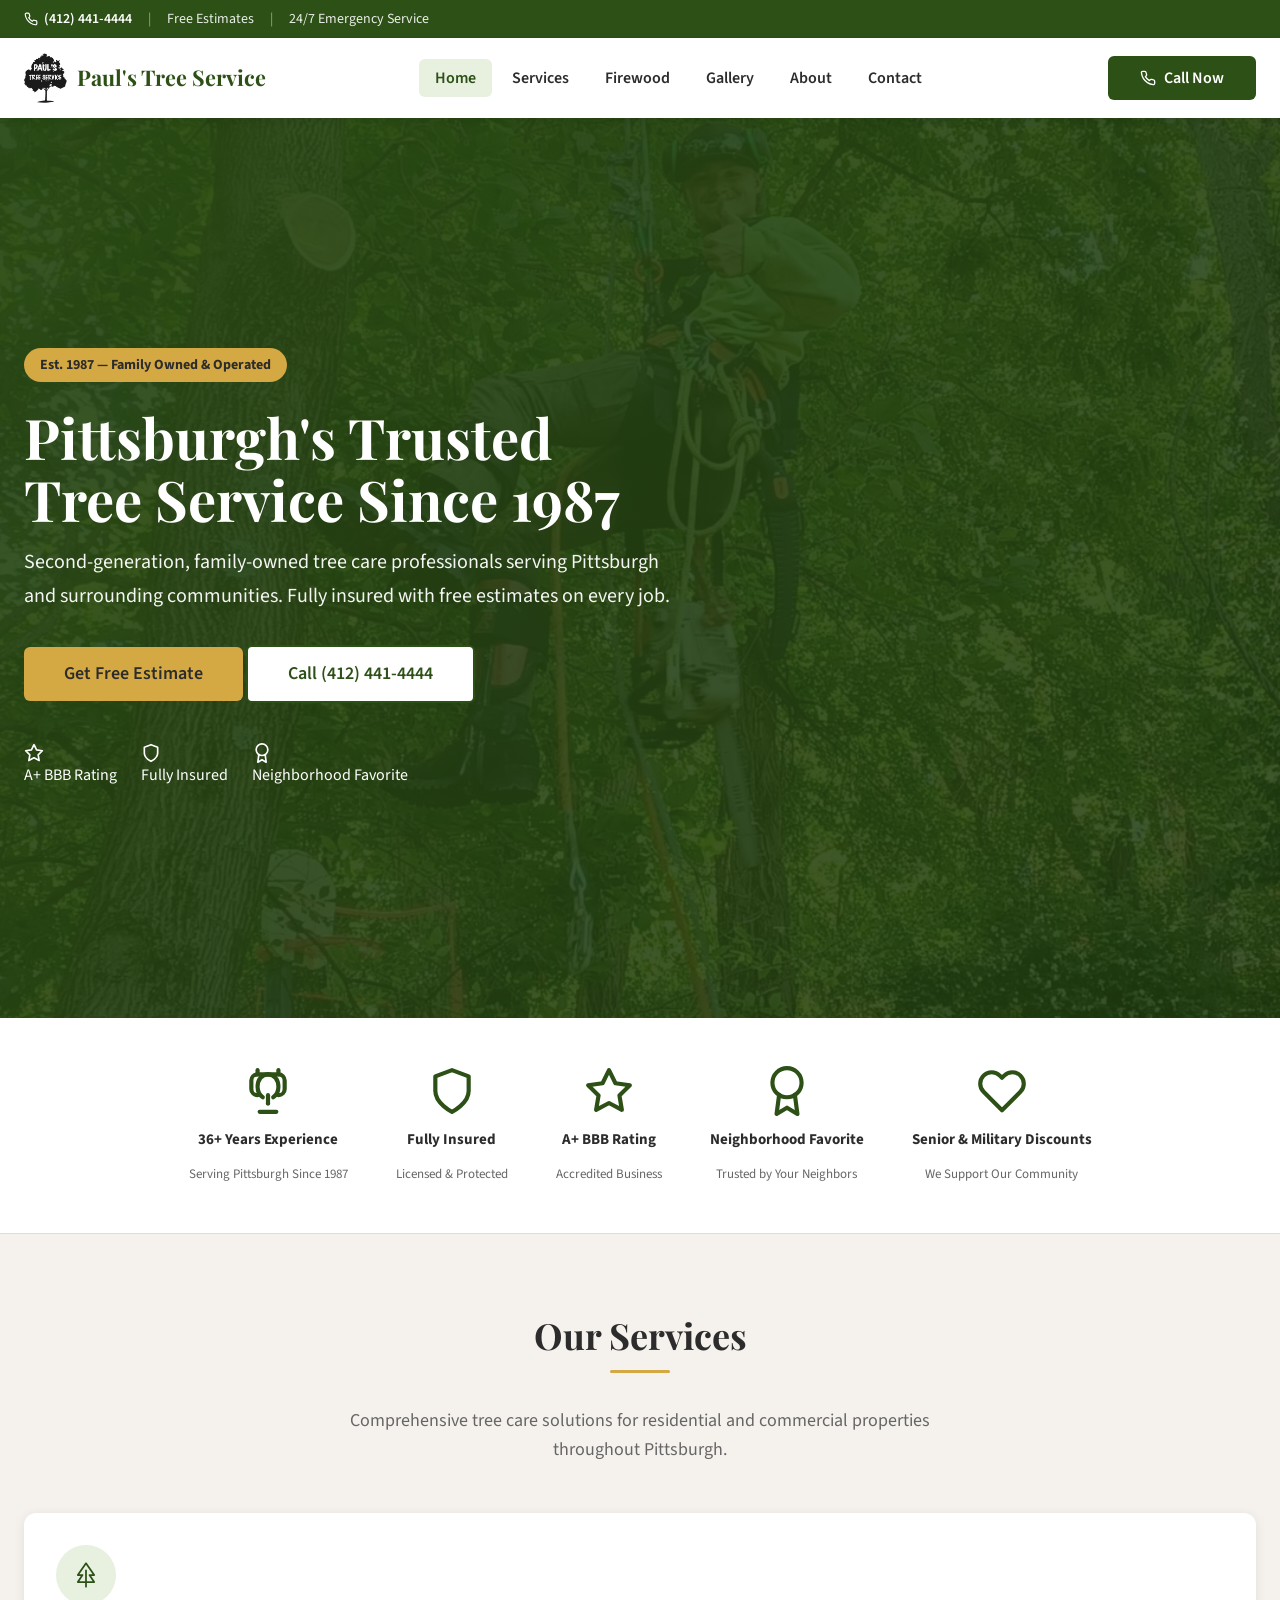
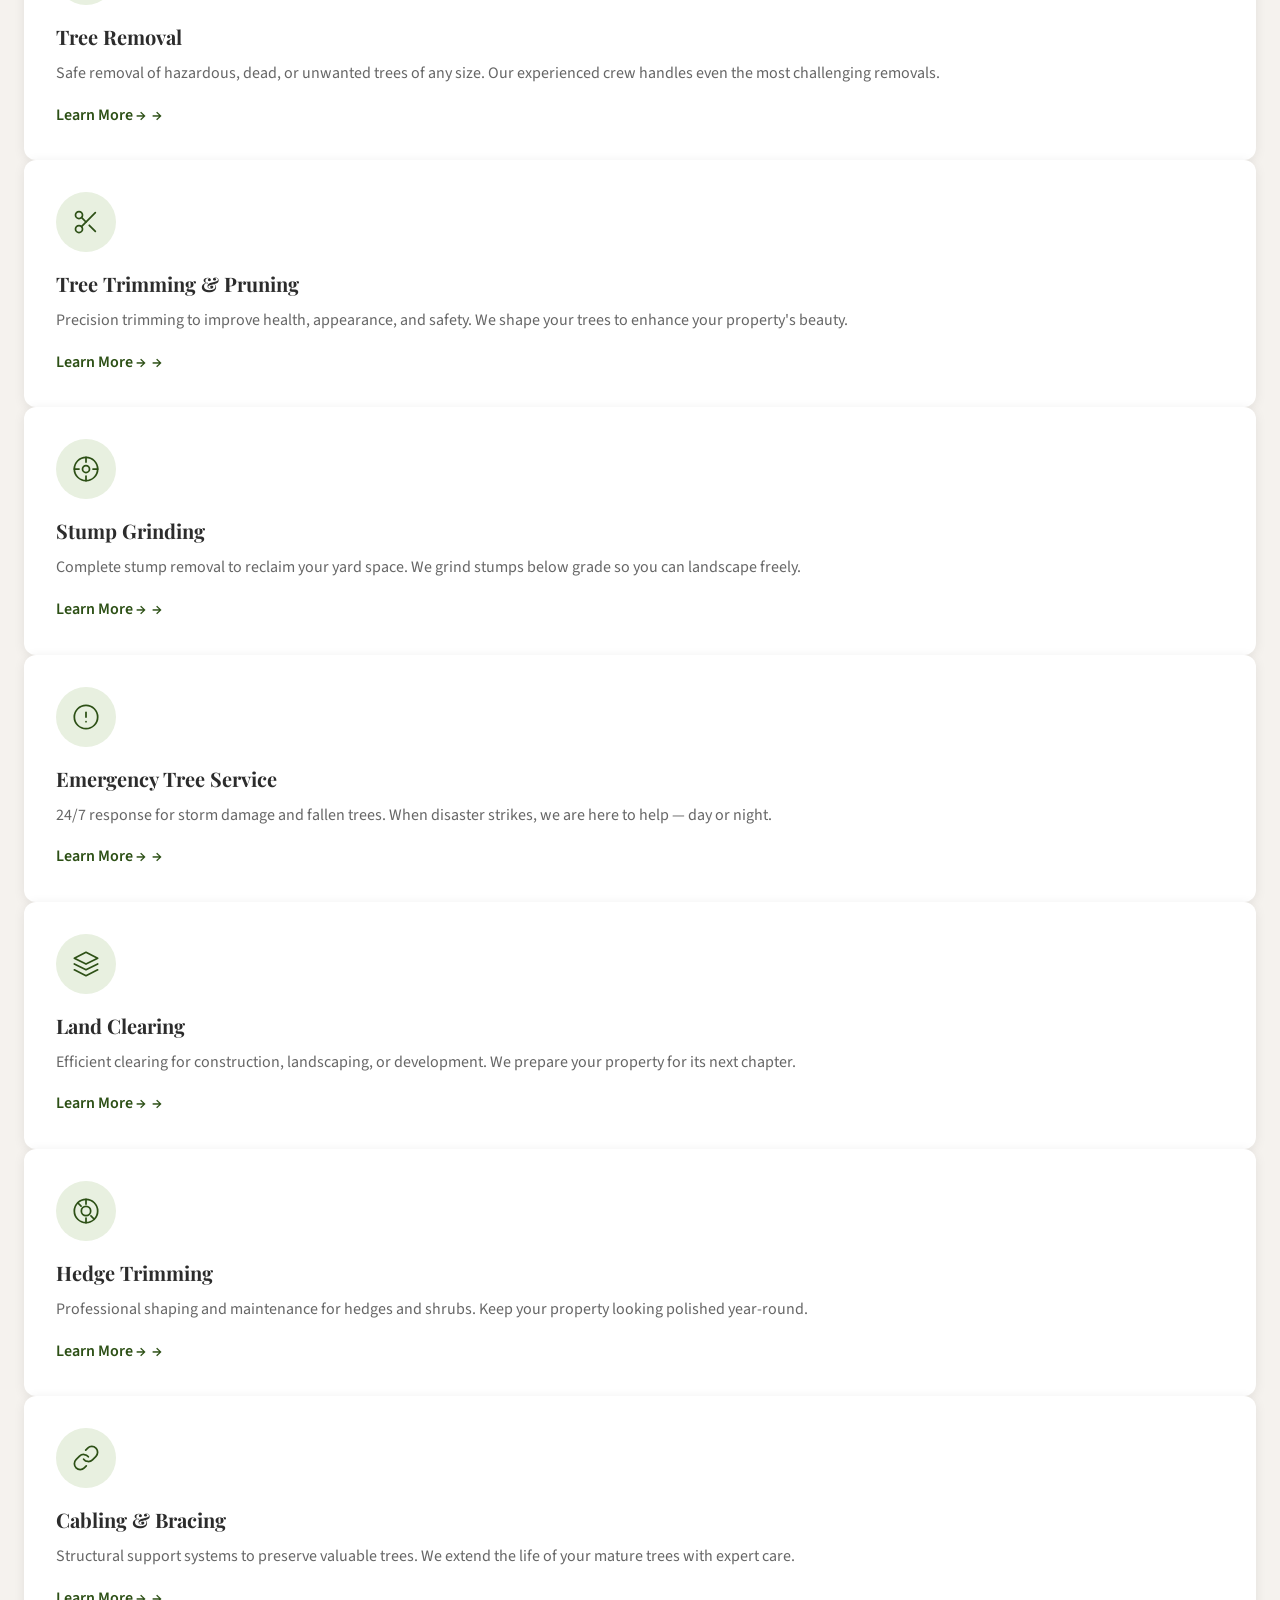
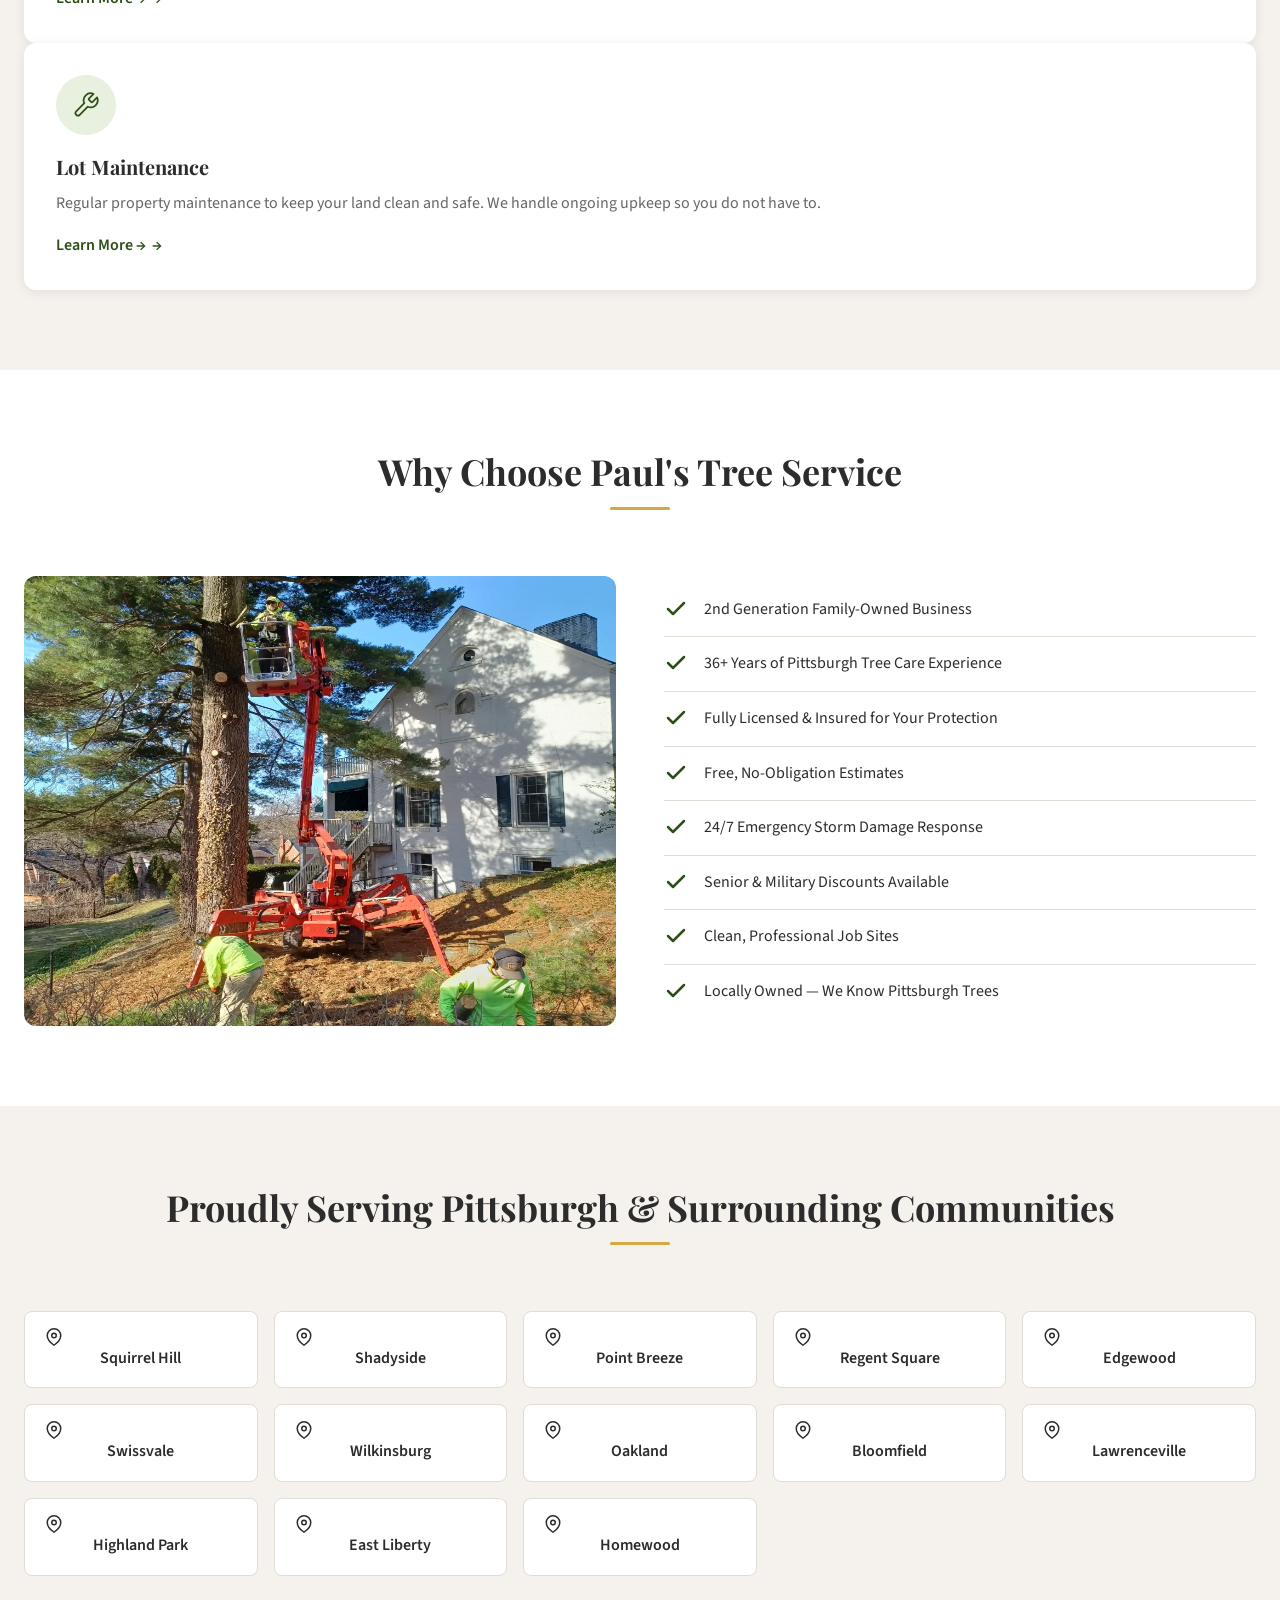
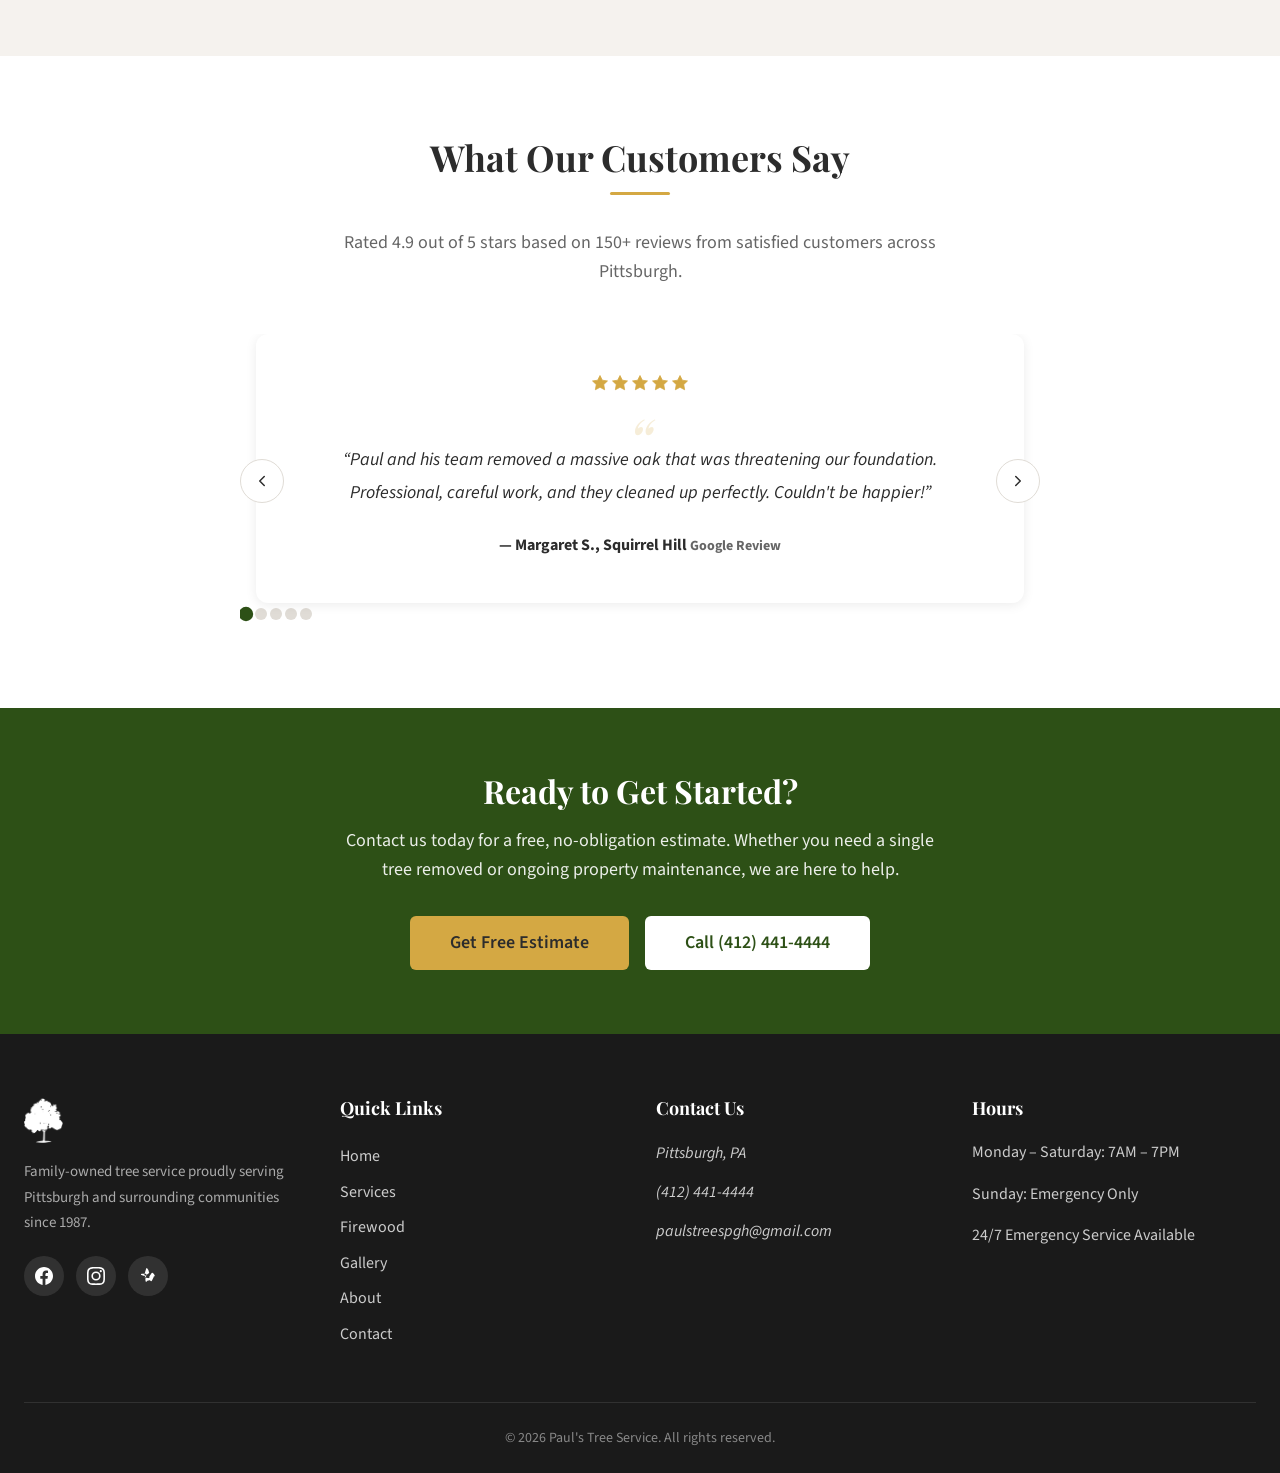
==== commit 643217b1: "Add firewood page with photos and pricing - New firewood.html with hero image, product photos, prici" ====
--- a/index.html
+++ b/index.html
@@ -213,6 +213,7 @@
         <ul class="header__nav-list">
           <li><a href="index.html" class="header__nav-link header__nav-link--active">Home</a></li>
           <li><a href="services.html" class="header__nav-link">Services</a></li>
+          <li><a href="firewood.html" class="header__nav-link">Firewood</a></li>
           <li><a href="gallery.html" class="header__nav-link">Gallery</a></li>
           <li><a href="about.html" class="header__nav-link">About</a></li>
           <li><a href="contact.html" class="header__nav-link">Contact</a></li>
@@ -671,6 +672,7 @@
           <ul class="footer__links">
             <li><a href="index.html">Home</a></li>
             <li><a href="services.html">Services</a></li>
+            <li><a href="firewood.html">Firewood</a></li>
             <li><a href="gallery.html">Gallery</a></li>
             <li><a href="about.html">About</a></li>
             <li><a href="contact.html">Contact</a></li>
